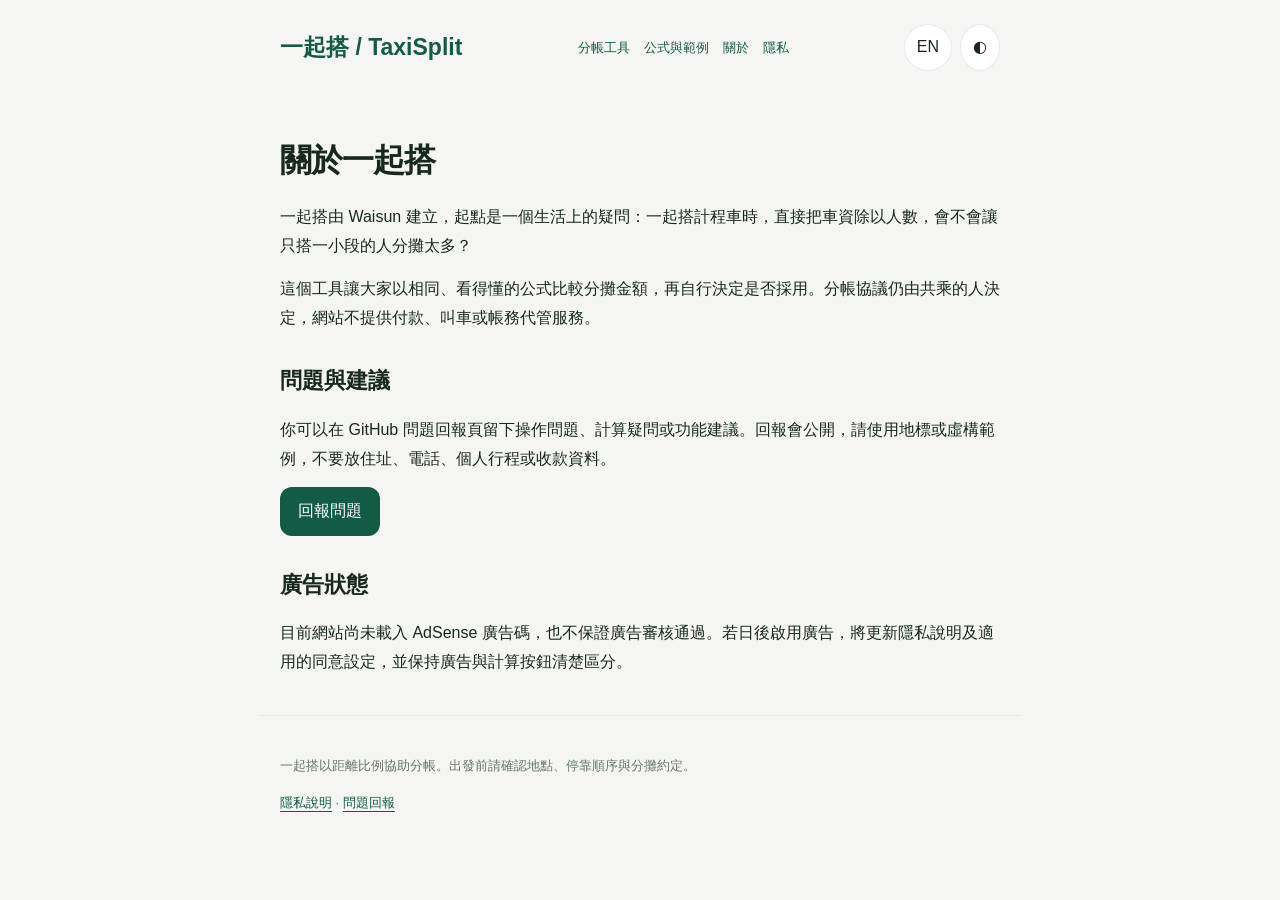
==== about.html @ 856b324e "Publish TaxiSplit website: about.html" ====
<!doctype html><html lang="zh-Hant"><head><meta charset="utf-8"><meta name="viewport" content="width=device-width,initial-scale=1"><meta name="description" content="一起搭：依實際搭乘距離比例分攤計程車費。三種共乘模式、Google 開車距離、英文與深色模式。"><title>關於 · 一起搭 TaxiSplit</title><link rel="canonical" href="https://waisun1021.github.io/about.html"><link rel="stylesheet" href="site.css"><!-- AdSense verification goes here after the owner provides their real publisher ID. --></head><body><header><a href="index.html"><strong>一起搭 / TaxiSplit</strong></a><nav><a href="index.html#calculator"><span data-lang="zh">分帳工具</span><span data-lang="en" hidden>Calculator</span></a><a href="guide.html"><span data-lang="zh">公式與範例</span><span data-lang="en" hidden>Guide</span></a><a href="about.html"><span data-lang="zh">關於</span><span data-lang="en" hidden>About</span></a><a href="privacy.html"><span data-lang="zh">隱私</span><span data-lang="en" hidden>Privacy</span></a></nav><div class="preferences"><button id="language" aria-label="切換語言 / Change language">EN</button><button id="theme" aria-label="切換外觀 / Change appearance">◐</button></div></header><main class="content"><h1><span data-lang="zh">關於一起搭</span><span data-lang="en" hidden>About TaxiSplit</span></h1><p><span data-lang="zh">一起搭由 Waisun 建立，起點是一個生活上的疑問：一起搭計程車時，直接把車資除以人數，會不會讓只搭一小段的人分攤太多？</span><span data-lang="en" hidden>Waisun created TaxiSplit around an everyday question: when friends share a taxi, does an equal split make someone who rides only a short distance pay too much?</span></p><p><span data-lang="zh">這個工具讓大家以相同、看得懂的公式比較分攤金額，再自行決定是否採用。分帳協議仍由共乘的人決定，網站不提供付款、叫車或帳務代管服務。</span><span data-lang="en" hidden>The tool gives everyone a visible formula and comparable shares. Passengers choose their own agreement. The website does not provide payment processing, taxi booking or account management.</span></p><h2><span data-lang="zh">問題與建議</span><span data-lang="en" hidden>Questions and feedback</span></h2><p><span data-lang="zh">你可以在 GitHub 問題回報頁留下操作問題、計算疑問或功能建議。回報會公開，請使用地標或虛構範例，不要放住址、電話、個人行程或收款資料。</span><span data-lang="en" hidden>You can report a bug or suggest a feature on GitHub. Reports are public. Use landmarks or fictional examples; do not post home addresses, phone numbers, personal trips or payment details.</span></p><a class="button" href="https://github.com/Waisun1021/Waisun1021.github.io/issues"><span data-lang="zh">回報問題</span><span data-lang="en" hidden>Report an issue</span></a><h2><span data-lang="zh">廣告狀態</span><span data-lang="en" hidden>Advertising status</span></h2><p><span data-lang="zh">目前網站尚未載入 AdSense 廣告碼，也不保證廣告審核通過。若日後啟用廣告，將更新隱私說明及適用的同意設定，並保持廣告與計算按鈕清楚區分。</span><span data-lang="en" hidden>AdSense code is not currently loaded, and ad approval is not guaranteed. If advertising is enabled later, the privacy notice and applicable consent settings will be updated. Ads will remain distinguishable from calculator controls.</span></p></main><footer><p><span data-lang="zh">一起搭以距離比例協助分帳。出發前請確認地點、停靠順序與分攤約定。</span><span data-lang="en" hidden>TaxiSplit helps divide a fare by ride distance. Agree on the stops and sharing rule before travelling.</span></p><a href="privacy.html"><span data-lang="zh">隱私說明</span><span data-lang="en" hidden>Privacy notice</span></a> · <a href="https://github.com/Waisun1021/Waisun1021.github.io/issues"><span data-lang="zh">問題回報</span><span data-lang="en" hidden>Report an issue</span></a></footer><script src="site.js"></script></body></html>
---- site.css ----
*{box-sizing:border-box}html{scroll-behavior:smooth}body{margin:0;background:#f5f6f3;color:#182821;font:16px/1.8 -apple-system,BlinkMacSystemFont,"Segoe UI",sans-serif}a{color:#145b46;text-underline-offset:4px}header,footer,.content{max-width:760px;margin:auto;padding:24px 20px}header{display:flex;gap:14px;align-items:center;justify-content:space-between;flex-wrap:wrap}header a{text-decoration:none}header strong{font-size:23px}nav{display:flex;gap:14px;font-size:13px;flex-wrap:wrap}h1{font-size:32px;line-height:1.3;letter-spacing:-1px}h2{font-size:22px;line-height:1.5;margin-top:32px}h3{font-size:18px}p{margin:14px 0}.card{background:#fff;border:1px solid #e6ebe6;border-radius:20px;padding:24px;margin:20px 0}.formula{background:#e9f4ed;border-radius:16px;padding:20px;font-size:18px;font-weight:700}.hint,footer{font-size:13px;color:#65756b}.button{display:inline-block;padding:10px 18px;border-radius:12px;background:#145b46;color:white;text-decoration:none}.calculator{max-width:760px;margin:0 auto 24px;padding:0 12px}iframe{width:100%;height:1450px;border:1px solid #e6ebe6;border-radius:20px;background:#fff}.calc-heading{max-width:760px;margin:0 auto;padding:0 20px}table{width:100%;border-collapse:collapse;font-size:14px}td,th{padding:9px;border-bottom:1px solid #e6ebe6;text-align:left}footer{border-top:1px solid #e6ebe6}button{font:inherit;border:1px solid #e6ebe6;border-radius:50%;padding:8px 12px;background:#fff;color:#182821;cursor:pointer}.preferences{display:flex;gap:8px}[hidden]{display:none!important}body.dark{background:#101612;color:#edf2ed}body.dark .card,body.dark button{background:#1a231d;color:#edf2ed;border-color:#303c33}body.dark .formula{background:#22392c}body.dark a:not(.button){color:#88d4ae}body.dark footer,body.dark .hint{color:#a1b2a6}@media(prefers-color-scheme:dark){body:not(.light){background:#101612;color:#edf2ed}body:not(.light) .card,body:not(.light) button{background:#1a231d;color:#edf2ed;border-color:#303c33}body:not(.light) .formula{background:#22392c}body:not(.light) a:not(.button){color:#88d4ae}body:not(.light) footer,body:not(.light) .hint{color:#a1b2a6}}@media(max-width:440px){h1{font-size:27px}.content,header,footer{padding:20px 16px}.card{padding:18px}nav{gap:12px}iframe{height:1600px}}
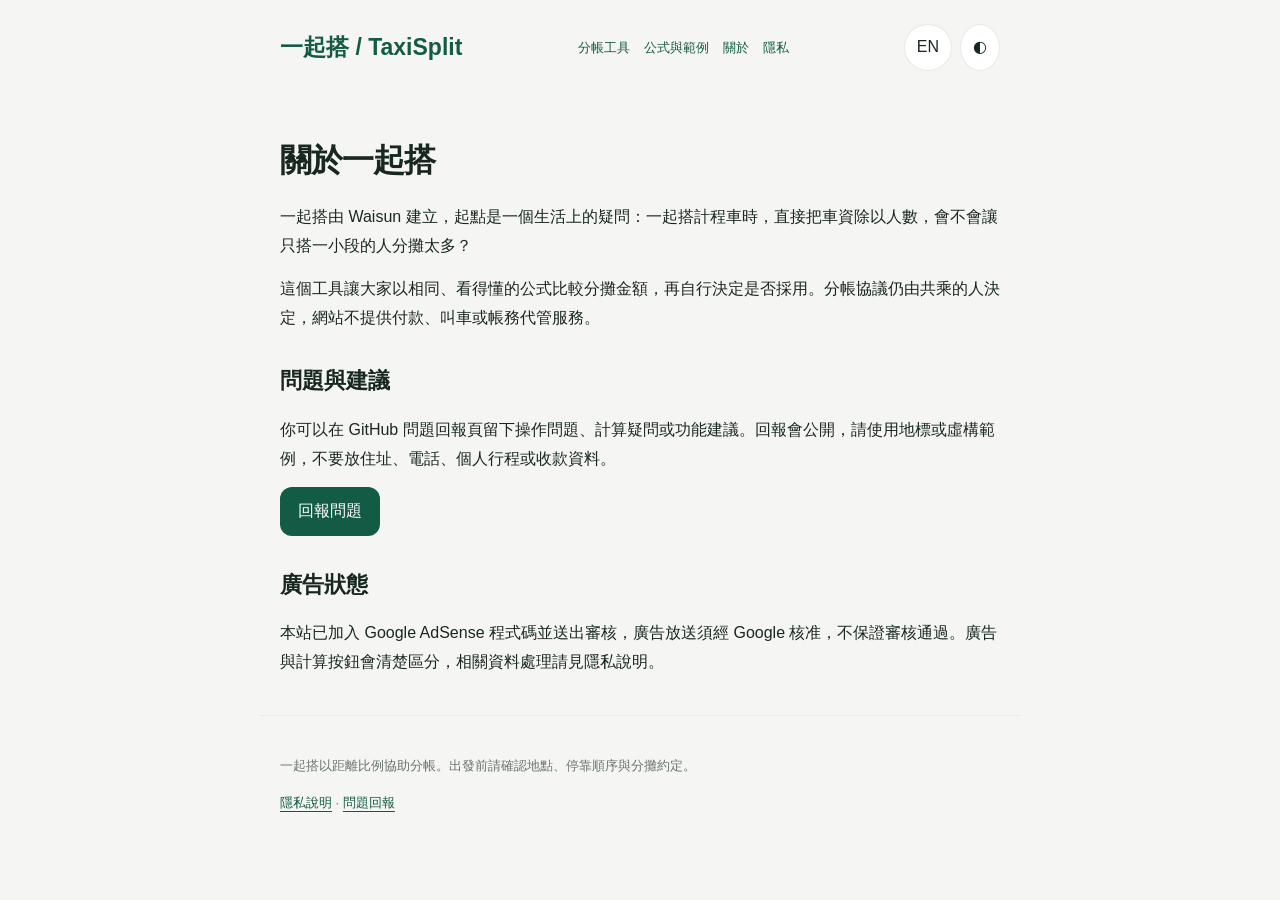
==== commit ac31b35e: "Update Google address search and route order: about.html" ====
--- a/about.html
+++ b/about.html
@@ -1 +1 @@
-<!doctype html><html lang="zh-Hant"><head><meta charset="utf-8"><meta name="viewport" content="width=device-width,initial-scale=1"><meta name="description" content="一起搭：依實際搭乘距離比例分攤計程車費。三種共乘模式、Google 開車距離、英文與深色模式。"><title>關於 · 一起搭 TaxiSplit</title><link rel="canonical" href="https://waisun1021.github.io/about.html"><link rel="stylesheet" href="site.css"><!-- AdSense verification goes here after the owner provides their real publisher ID. --></head><body><header><a href="index.html"><strong>一起搭 / TaxiSplit</strong></a><nav><a href="index.html#calculator"><span data-lang="zh">分帳工具</span><span data-lang="en" hidden>Calculator</span></a><a href="guide.html"><span data-lang="zh">公式與範例</span><span data-lang="en" hidden>Guide</span></a><a href="about.html"><span data-lang="zh">關於</span><span data-lang="en" hidden>About</span></a><a href="privacy.html"><span data-lang="zh">隱私</span><span data-lang="en" hidden>Privacy</span></a></nav><div class="preferences"><button id="language" aria-label="切換語言 / Change language">EN</button><button id="theme" aria-label="切換外觀 / Change appearance">◐</button></div></header><main class="content"><h1><span data-lang="zh">關於一起搭</span><span data-lang="en" hidden>About TaxiSplit</span></h1><p><span data-lang="zh">一起搭由 Waisun 建立，起點是一個生活上的疑問：一起搭計程車時，直接把車資除以人數，會不會讓只搭一小段的人分攤太多？</span><span data-lang="en" hidden>Waisun created TaxiSplit around an everyday question: when friends share a taxi, does an equal split make someone who rides only a short distance pay too much?</span></p><p><span data-lang="zh">這個工具讓大家以相同、看得懂的公式比較分攤金額，再自行決定是否採用。分帳協議仍由共乘的人決定，網站不提供付款、叫車或帳務代管服務。</span><span data-lang="en" hidden>The tool gives everyone a visible formula and comparable shares. Passengers choose their own agreement. The website does not provide payment processing, taxi booking or account management.</span></p><h2><span data-lang="zh">問題與建議</span><span data-lang="en" hidden>Questions and feedback</span></h2><p><span data-lang="zh">你可以在 GitHub 問題回報頁留下操作問題、計算疑問或功能建議。回報會公開，請使用地標或虛構範例，不要放住址、電話、個人行程或收款資料。</span><span data-lang="en" hidden>You can report a bug or suggest a feature on GitHub. Reports are public. Use landmarks or fictional examples; do not post home addresses, phone numbers, personal trips or payment details.</span></p><a class="button" href="https://github.com/Waisun1021/Waisun1021.github.io/issues"><span data-lang="zh">回報問題</span><span data-lang="en" hidden>Report an issue</span></a><h2><span data-lang="zh">廣告狀態</span><span data-lang="en" hidden>Advertising status</span></h2><p><span data-lang="zh">目前網站尚未載入 AdSense 廣告碼，也不保證廣告審核通過。若日後啟用廣告，將更新隱私說明及適用的同意設定，並保持廣告與計算按鈕清楚區分。</span><span data-lang="en" hidden>AdSense code is not currently loaded, and ad approval is not guaranteed. If advertising is enabled later, the privacy notice and applicable consent settings will be updated. Ads will remain distinguishable from calculator controls.</span></p></main><footer><p><span data-lang="zh">一起搭以距離比例協助分帳。出發前請確認地點、停靠順序與分攤約定。</span><span data-lang="en" hidden>TaxiSplit helps divide a fare by ride distance. Agree on the stops and sharing rule before travelling.</span></p><a href="privacy.html"><span data-lang="zh">隱私說明</span><span data-lang="en" hidden>Privacy notice</span></a> · <a href="https://github.com/Waisun1021/Waisun1021.github.io/issues"><span data-lang="zh">問題回報</span><span data-lang="en" hidden>Report an issue</span></a></footer><script src="site.js"></script></body></html>
+<!doctype html><html lang="zh-Hant"><head><meta charset="utf-8"><meta name="viewport" content="width=device-width,initial-scale=1"><meta name="description" content="一起搭：依實際搭乘距離比例分攤計程車費。三種共乘模式、Google 開車距離、英文與深色模式。"><title>關於 · 一起搭 TaxiSplit</title><link rel="canonical" href="https://waisun1021.github.io/about.html"><link rel="stylesheet" href="site.css?v=20261003"><script async src="https://pagead2.googlesyndication.com/pagead/js/adsbygoogle.js?client=ca-pub-1344030783161319" crossorigin="anonymous"></script></head><body><header><a href="index.html"><strong>一起搭 / TaxiSplit</strong></a><nav><a href="index.html#calculator"><span data-lang="zh">分帳工具</span><span data-lang="en" hidden>Calculator</span></a><a href="guide.html"><span data-lang="zh">公式與範例</span><span data-lang="en" hidden>Guide</span></a><a href="about.html"><span data-lang="zh">關於</span><span data-lang="en" hidden>About</span></a><a href="privacy.html"><span data-lang="zh">隱私</span><span data-lang="en" hidden>Privacy</span></a></nav><div class="preferences"><button id="language" aria-label="切換語言 / Change language">EN</button><button id="theme" aria-label="切換外觀 / Change appearance">◐</button></div></header><main class="content"><h1><span data-lang="zh">關於一起搭</span><span data-lang="en" hidden>About TaxiSplit</span></h1><p><span data-lang="zh">一起搭由 Waisun 建立，起點是一個生活上的疑問：一起搭計程車時，直接把車資除以人數，會不會讓只搭一小段的人分攤太多？</span><span data-lang="en" hidden>Waisun created TaxiSplit around an everyday question: when friends share a taxi, does an equal split make someone who rides only a short distance pay too much?</span></p><p><span data-lang="zh">這個工具讓大家以相同、看得懂的公式比較分攤金額，再自行決定是否採用。分帳協議仍由共乘的人決定，網站不提供付款、叫車或帳務代管服務。</span><span data-lang="en" hidden>The tool gives everyone a visible formula and comparable shares. Passengers choose their own agreement. The website does not provide payment processing, taxi booking or account management.</span></p><h2><span data-lang="zh">問題與建議</span><span data-lang="en" hidden>Questions and feedback</span></h2><p><span data-lang="zh">你可以在 GitHub 問題回報頁留下操作問題、計算疑問或功能建議。回報會公開，請使用地標或虛構範例，不要放住址、電話、個人行程或收款資料。</span><span data-lang="en" hidden>You can report a bug or suggest a feature on GitHub. Reports are public. Use landmarks or fictional examples; do not post home addresses, phone numbers, personal trips or payment details.</span></p><a class="button" href="https://github.com/Waisun1021/Waisun1021.github.io/issues"><span data-lang="zh">回報問題</span><span data-lang="en" hidden>Report an issue</span></a><h2><span data-lang="zh">廣告狀態</span><span data-lang="en" hidden>Advertising status</span></h2><p><span data-lang="zh">本站已加入 Google AdSense 程式碼並送出審核，廣告放送須經 Google 核准，不保證審核通過。廣告與計算按鈕會清楚區分，相關資料處理請見隱私說明。</span><span data-lang="en" hidden>The site loads Google AdSense code and has requested review. Ad serving requires Google approval, which is not guaranteed. Ads will remain distinguishable from calculator controls. See the privacy notice for data handling.</span></p></main><footer><p><span data-lang="zh">一起搭以距離比例協助分帳。出發前請確認地點、停靠順序與分攤約定。</span><span data-lang="en" hidden>TaxiSplit helps divide a fare by ride distance. Agree on the stops and sharing rule before travelling.</span></p><a href="privacy.html"><span data-lang="zh">隱私說明</span><span data-lang="en" hidden>Privacy notice</span></a> · <a href="https://github.com/Waisun1021/Waisun1021.github.io/issues"><span data-lang="zh">問題回報</span><span data-lang="en" hidden>Report an issue</span></a></footer><script src="site.js"></script></body></html>
